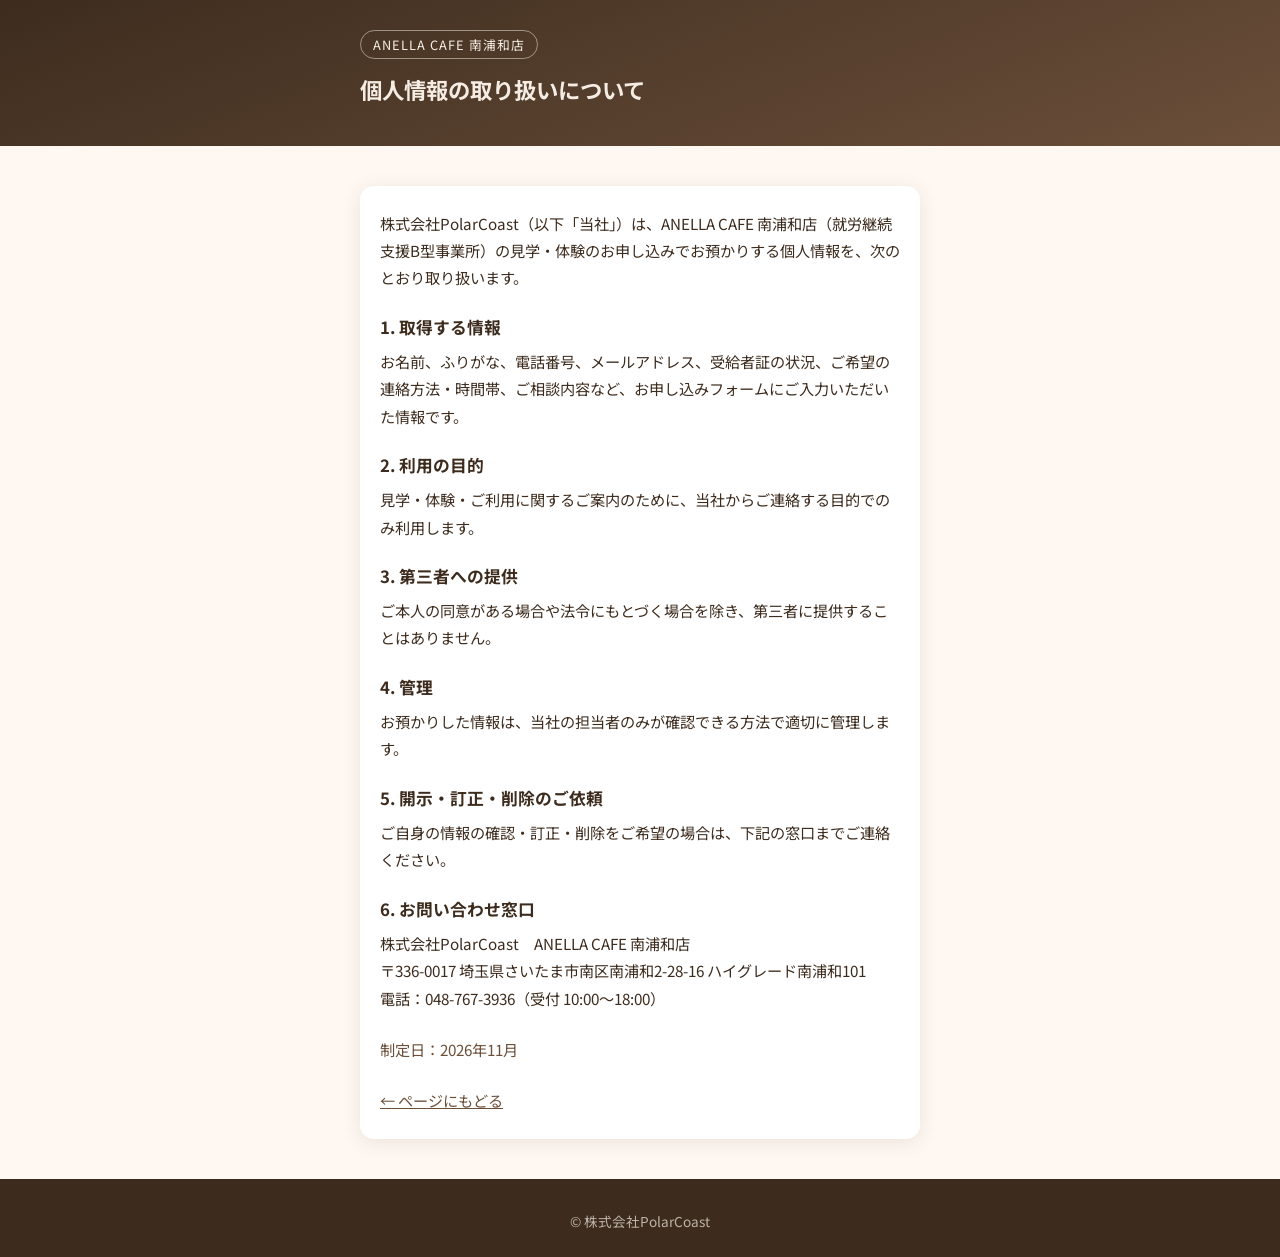
==== privacy.html @ d05e9dd1 "Add files via upload" ====
<!DOCTYPE html>
<html lang="ja">
<head>
  <meta charset="UTF-8">
  <meta name="viewport" content="width=device-width, initial-scale=1.0">
  <title>個人情報の取り扱い｜ANELLA CAFE 南浦和店（就労継続支援B型）</title>
  <meta name="robots" content="noindex">
  <link rel="stylesheet" href="style.css?v=20261113a">
</head>
<body style="padding-bottom:0">
  <header class="hero" style="padding:28px 20px">
    <div class="hero-inner">
      <p class="hero-eyebrow">ANELLA CAFE 南浦和店</p>
      <h1 class="hero-title" style="font-size:1.4rem">個人情報の取り扱いについて</h1>
    </div>
  </header>

  <main class="section">
    <div class="policy">
      <p>株式会社PolarCoast（以下「当社」）は、ANELLA CAFE 南浦和店（就労継続支援B型事業所）の見学・体験のお申し込みでお預かりする個人情報を、次のとおり取り扱います。</p>

      <h2>1. 取得する情報</h2>
      <p>お名前、ふりがな、電話番号、メールアドレス、受給者証の状況、ご希望の連絡方法・時間帯、ご相談内容など、お申し込みフォームにご入力いただいた情報です。</p>

      <h2>2. 利用の目的</h2>
      <p>見学・体験・ご利用に関するご案内のために、当社からご連絡する目的でのみ利用します。</p>

      <h2>3. 第三者への提供</h2>
      <p>ご本人の同意がある場合や法令にもとづく場合を除き、第三者に提供することはありません。</p>

      <h2>4. 管理</h2>
      <p>お預かりした情報は、当社の担当者のみが確認できる方法で適切に管理します。</p>

      <h2>5. 開示・訂正・削除のご依頼</h2>
      <p>ご自身の情報の確認・訂正・削除をご希望の場合は、下記の窓口までご連絡ください。</p>

      <h2>6. お問い合わせ窓口</h2>
      <p>株式会社PolarCoast　ANELLA CAFE 南浦和店<br>
      〒336-0017 埼玉県さいたま市南区南浦和2-28-16 ハイグレード南浦和101<br>
      電話：048-767-3936（受付 10:00〜18:00）</p>

      <p class="small" style="margin-top:24px">制定日：2026年11月</p>
      <p style="margin-top:24px"><a href="index.html">← ページにもどる</a></p>
    </div>
  </main>

  <footer class="footer"><p class="copy">© 株式会社PolarCoast</p></footer>

  <style>
    .policy { background: var(--white); border-radius: var(--radius); box-shadow: var(--shadow); padding: 24px 20px; }
    .policy h2 { font-size: 1.05rem; margin: 20px 0 6px; }
    .policy p { font-size: 0.95rem; }
  </style>
</body>
</html>
---- style.css ----
/* =============================================
   ANELLA CAFE 南浦和店 就労継続支援B型 LP
   色はトリミング予約サイトと共通
   #3d2c1e (深茶) / #b89474 (テラコッタベージュ) / #f5ede3 (クリーム)
   #fff8f2 (オフホワイト) / #6b4f3a (ミドルブラウン) / #e8d5c0 (ライトタン)
============================================= */

@import url('https://fonts.googleapis.com/css2?family=Noto+Sans+JP:wght@400;500;700&display=swap');

:root {
  --deep:    #3d2c1e;
  --primary: #b89474;
  --mid:     #6b4f3a;
  --cream:   #f5ede3;
  --bg:      #fff8f2;
  --tan:     #e8d5c0;
  --white:   #ffffff;
  --line:    #06c755;
  --error:   #c0392b;
  --radius:  14px;
  --shadow:  0 4px 20px rgba(61,44,30,0.10);
}

*, *::before, *::after { box-sizing: border-box; margin: 0; padding: 0; }

html { scroll-behavior: smooth; }

body {
  font-family: 'Noto Sans JP', sans-serif;
  background: var(--bg);
  color: var(--deep);
  font-size: 17px;
  line-height: 1.8;
  padding-bottom: 72px; /* 下の固定ボタンの分 */
}

a { color: var(--mid); }

/* ── 最初の画面 ── */
.hero {
  background: linear-gradient(160deg, var(--deep) 0%, var(--mid) 100%);
  color: var(--cream);
  padding: 40px 20px 36px;
}
.hero-inner { max-width: 560px; margin: 0 auto; }
.hero-eyebrow {
  display: inline-block;
  font-size: 0.8rem;
  letter-spacing: 1px;
  border: 1px solid rgba(245,237,227,0.5);
  border-radius: 999px;
  padding: 2px 12px;
  margin-bottom: 14px;
}
.hero-title {
  font-size: 1.9rem;
  line-height: 1.45;
  font-weight: 700;
  margin-bottom: 12px;
}
.hero-sub { font-size: 1rem; opacity: 0.9; margin-bottom: 20px; }

.badges {
  list-style: none;
  display: grid;
  grid-template-columns: repeat(3, 1fr);
  gap: 8px;
  margin-bottom: 16px;
}
.badges li {
  background: var(--cream);
  color: var(--deep);
  border-radius: 12px;
  text-align: center;
  font-size: 0.78rem;
  line-height: 1.5;
  padding: 10px 4px;
}
.badges strong { font-size: 0.95rem; color: var(--mid); }

.hero-photo { color: var(--primary); opacity: 0.6; margin: 4px 0 18px; }
.hero-photo .paws { width: 100%; max-width: 260px; height: auto; display: block; }
.hero-photo img { width: 100%; border-radius: var(--radius); display: block; }

.cta-group { display: grid; gap: 10px; }

/* ── ボタン ── */
.btn {
  display: block;
  text-align: center;
  text-decoration: none;
  font-weight: 700;
  font-size: 1.05rem;
  border-radius: 999px;
  padding: 14px 16px;
  border: none;
  cursor: pointer;
  width: 100%;
  font-family: inherit;
}
.btn span { display: block; font-size: 0.78rem; font-weight: 400; opacity: 0.9; }
.btn-tel  { background: var(--cream); color: var(--deep); }
.btn-form { background: var(--primary); color: var(--white); }
.btn-line { background: var(--line); color: var(--white); }
.btn-submit { background: var(--mid); color: var(--white); margin-top: 8px; }
.btn-submit:disabled { opacity: 0.6; cursor: wait; }

/* ── セクション共通 ── */
.section { padding: 40px 20px; }
.section > * { max-width: 560px; margin-left: auto; margin-right: auto; }
.section-tint { background: var(--cream); }
.section-title {
  font-size: 1.35rem;
  text-align: center;
  margin-bottom: 20px;
  position: relative;
  padding-bottom: 10px;
}
.section-title::after {
  content: '';
  position: absolute;
  left: 50%; bottom: 0;
  width: 40px; height: 3px;
  margin-left: -20px;
  background: var(--primary);
  border-radius: 2px;
}
.lead { text-align: center; margin-bottom: 20px; }
.note { margin-top: 16px; font-size: 0.95rem; }
.small, small { font-size: 0.82rem; color: var(--mid); }

/* ── チェックリスト ── */
.check-list { list-style: none; display: grid; gap: 10px; }
.check-list li {
  background: var(--white);
  border-radius: var(--radius);
  box-shadow: var(--shadow);
  padding: 14px 16px 14px 46px;
  position: relative;
}
.check-list li::before {
  content: '✓';
  position: absolute;
  left: 16px; top: 13px;
  width: 22px; height: 22px;
  border-radius: 50%;
  background: var(--primary);
  color: var(--white);
  font-size: 0.8rem;
  text-align: center;
  line-height: 22px;
}

/* ── カード ── */
.cards { display: grid; gap: 12px; }
.card {
  background: var(--white);
  border-radius: var(--radius);
  box-shadow: var(--shadow);
  padding: 18px;
}
.card img { width: 100%; border-radius: 10px; margin-bottom: 10px; display: block; }
.card h3 { font-size: 1.08rem; margin-bottom: 4px; }

/* ── 表 ── */
.info-table { display: grid; gap: 0; background: var(--white); border-radius: var(--radius); box-shadow: var(--shadow); overflow: hidden; }
.info-table > div { display: grid; grid-template-columns: 6.5em 1fr; border-bottom: 1px solid var(--tan); }
.info-table > div:last-child { border-bottom: none; }
.info-table dt { background: var(--cream); font-weight: 700; padding: 12px; font-size: 0.92rem; }
.info-table dd { padding: 12px; }

/* ── 流れ ── */
.steps { list-style: none; counter-reset: step; display: grid; gap: 10px; }
.steps li {
  counter-increment: step;
  background: var(--white);
  border-radius: var(--radius);
  box-shadow: var(--shadow);
  padding: 14px 16px 14px 58px;
  position: relative;
}
.steps li::before {
  content: counter(step);
  position: absolute;
  left: 14px; top: 14px;
  width: 30px; height: 30px;
  border-radius: 50%;
  background: var(--mid);
  color: var(--white);
  font-weight: 700;
  text-align: center;
  line-height: 30px;
}
.steps strong { display: block; }
.steps span { font-size: 0.92rem; }

/* ── よくある質問 ── */
.faq { display: grid; gap: 10px; }
.faq details {
  background: var(--white);
  border-radius: var(--radius);
  box-shadow: var(--shadow);
  padding: 14px 16px;
}
.faq summary { font-weight: 700; cursor: pointer; list-style: none; padding-right: 24px; position: relative; }
.faq summary::-webkit-details-marker { display: none; }
.faq summary::after { content: '＋'; position: absolute; right: 0; top: 0; color: var(--primary); }
.faq details[open] summary::after { content: '－'; }
.faq details p { margin-top: 8px; font-size: 0.95rem; }

/* ── フォーム ── */
#apply-form { background: var(--white); border-radius: var(--radius); box-shadow: var(--shadow); padding: 20px; }
.field { margin-bottom: 18px; border: none; }
.field > label, .field legend { display: block; font-weight: 700; margin-bottom: 6px; }
.field em {
  font-style: normal;
  font-size: 0.72rem;
  background: var(--error);
  color: var(--white);
  border-radius: 4px;
  padding: 1px 6px;
  margin-left: 6px;
  vertical-align: middle;
}
input[type="text"], input[type="tel"], input[type="email"], textarea {
  width: 100%;
  font-size: 1rem;
  font-family: inherit;
  padding: 12px;
  border: 1.5px solid var(--tan);
  border-radius: 10px;
  background: var(--bg);
  color: var(--deep);
}
input:focus, textarea:focus { outline: none; border-color: var(--primary); background: var(--white); }
.choice { display: flex; align-items: center; gap: 10px; padding: 8px 0; font-weight: 400; }
.choice input { width: 22px; height: 22px; accent-color: var(--mid); flex-shrink: 0; }
.agree { display: flex; gap: 10px; align-items: flex-start; font-size: 0.92rem; margin: 6px 0 4px; }
.agree input { width: 22px; height: 22px; margin-top: 3px; accent-color: var(--mid); flex-shrink: 0; }
.hp { position: absolute; left: -9999px; width: 1px; height: 1px; overflow: hidden; }
.form-error { color: var(--error); font-weight: 700; margin-top: 8px; }
.field.invalid input, .field.invalid legend { border-color: var(--error); color: var(--error); }

.thanks { background: var(--white); border-radius: var(--radius); box-shadow: var(--shadow); padding: 24px 20px; text-align: center; display: grid; gap: 12px; }
.thanks h3 { font-size: 1.2rem; }
.thanks .btn-tel { background: var(--mid); color: var(--white); }

/* ── 地図 ── */
.map { margin-top: 16px; border-radius: var(--radius); overflow: hidden; box-shadow: var(--shadow); }
.map iframe { width: 100%; height: 260px; border: 0; display: block; }

/* ── フッター ── */
.footer { background: var(--deep); color: var(--cream); text-align: center; padding: 24px 20px; font-size: 0.85rem; }
.footer a { color: var(--cream); }
.footer .copy { margin-top: 6px; opacity: 0.7; }

/* ── 下に固定のボタン（スマホ） ── */
.sticky-cta {
  position: fixed;
  left: 0; right: 0; bottom: 0;
  display: grid;
  grid-template-columns: repeat(3, 1fr);
  background: var(--white);
  box-shadow: 0 -2px 12px rgba(61,44,30,0.15);
  z-index: 10;
}
.sticky-cta a {
  text-align: center;
  text-decoration: none;
  font-weight: 700;
  padding: 14px 4px;
  color: var(--white);
}
.sticky-cta a:nth-child(1) { background: var(--mid); }
.sticky-cta a:nth-child(2) { background: var(--line); }
.sticky-cta a:nth-child(3) { background: var(--primary); }

/* パソコンで見たとき */
@media (min-width: 760px) {
  .hero { padding: 64px 20px 56px; }
  .hero-title { font-size: 2.4rem; }
  .cards { grid-template-columns: repeat(3, 1fr); }
  .section > .cards { max-width: 820px; }
  .sticky-cta { display: none; }
  body { padding-bottom: 0; }
}
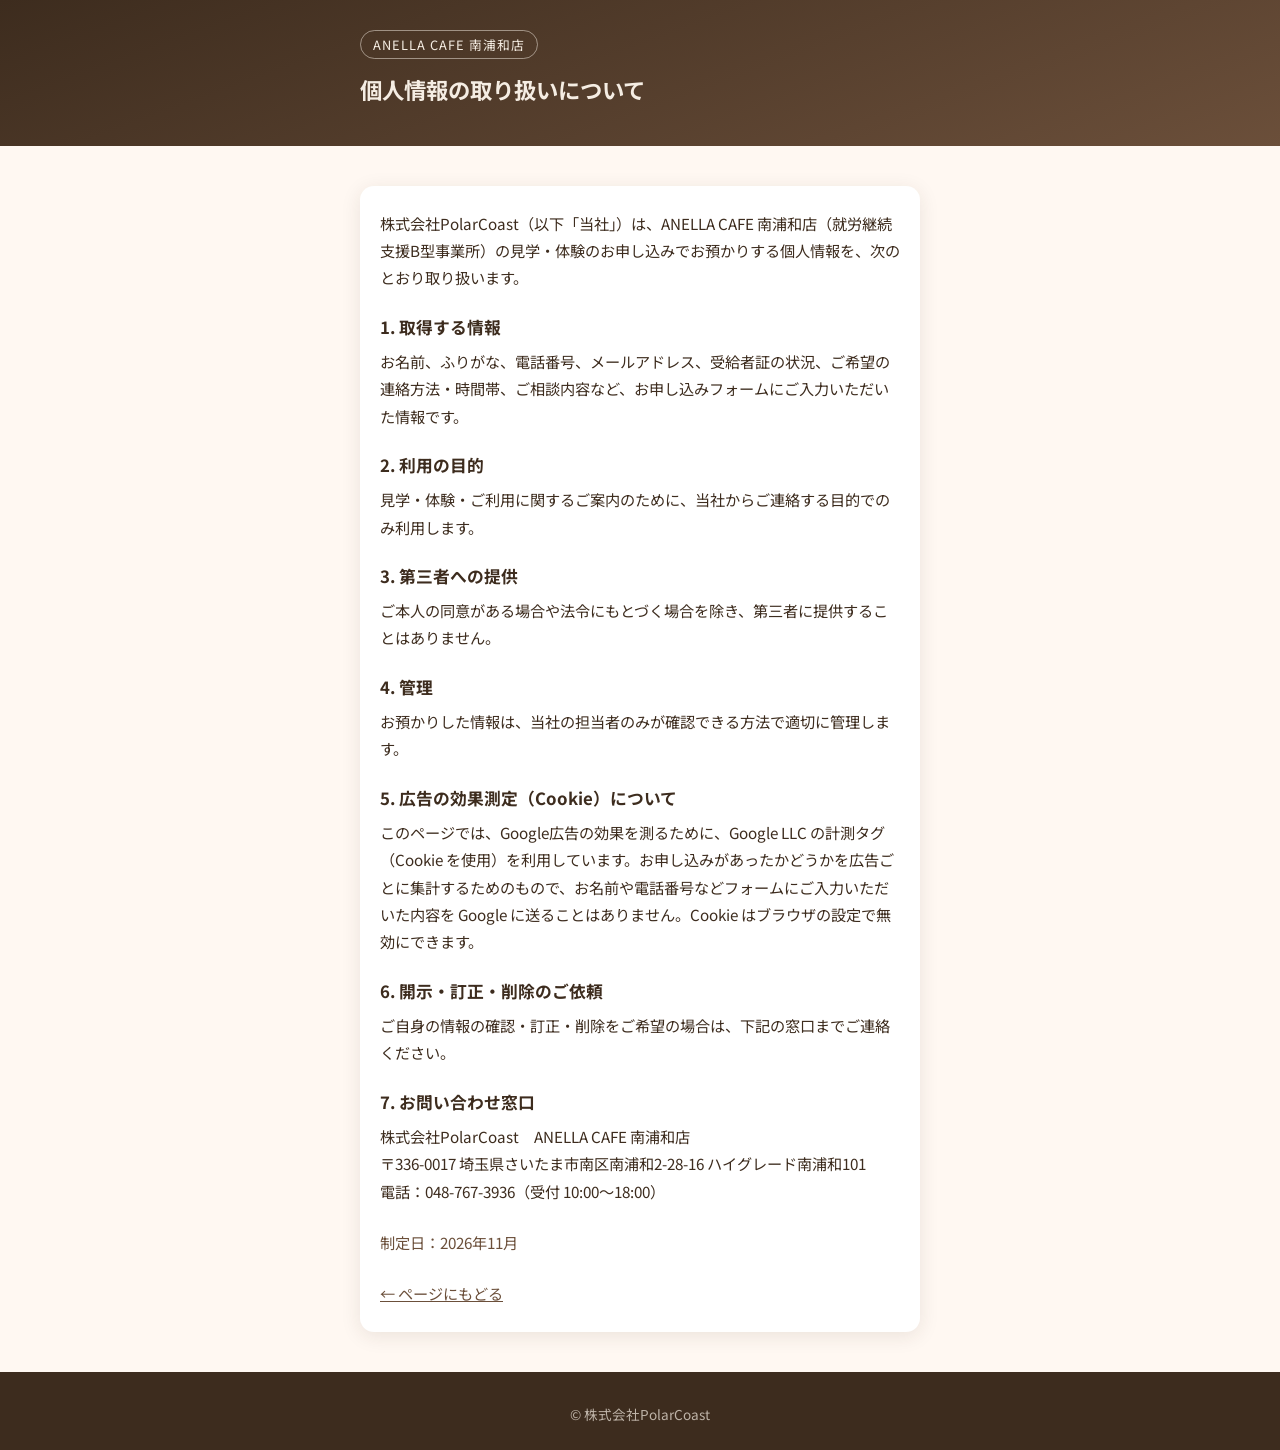
==== commit 3c7972ac: "Add files via upload" ====
--- a/privacy.html
+++ b/privacy.html
@@ -31,10 +31,13 @@
       <h2>4. 管理</h2>
       <p>お預かりした情報は、当社の担当者のみが確認できる方法で適切に管理します。</p>
 
-      <h2>5. 開示・訂正・削除のご依頼</h2>
+      <h2>5. 広告の効果測定（Cookie）について</h2>
+      <p>このページでは、Google広告の効果を測るために、Google LLC の計測タグ（Cookie を使用）を利用しています。お申し込みがあったかどうかを広告ごとに集計するためのもので、お名前や電話番号などフォームにご入力いただいた内容を Google に送ることはありません。Cookie はブラウザの設定で無効にできます。</p>
+
+      <h2>6. 開示・訂正・削除のご依頼</h2>
       <p>ご自身の情報の確認・訂正・削除をご希望の場合は、下記の窓口までご連絡ください。</p>
 
-      <h2>6. お問い合わせ窓口</h2>
+      <h2>7. お問い合わせ窓口</h2>
       <p>株式会社PolarCoast　ANELLA CAFE 南浦和店<br>
       〒336-0017 埼玉県さいたま市南区南浦和2-28-16 ハイグレード南浦和101<br>
       電話：048-767-3936（受付 10:00〜18:00）</p>
